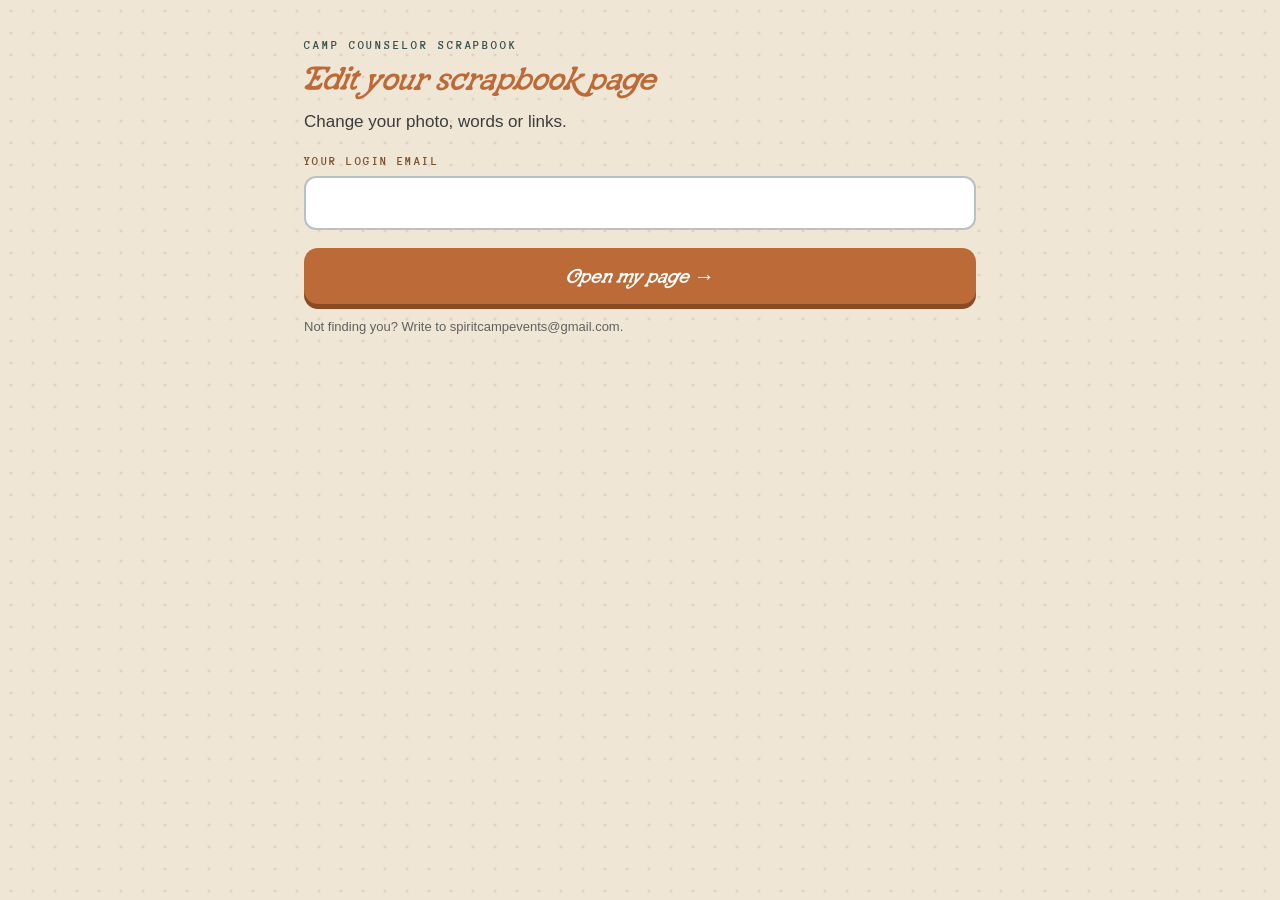
==== scrapbook-edit/index.html @ 7923ccd4 "deploy 94ab93a4bfa8b963ed9f9fa40f4c876a6833e932 (local)" ====
<!doctype html>
<html lang="en">
<head>
<meta charset="utf-8">
<meta name="viewport" content="width=device-width, initial-scale=1, viewport-fit=cover">
<meta name="robots" content="noindex, nofollow">
<meta name="referrer" content="no-referrer">
<title>Edit your scrapbook page</title>
<meta name="description" content="Change your photo, words and links on your Camp Counselor Reunion scrapbook page.">
<link rel="canonical" href="https://nreaganaill.github.io/camp-counselor-reunion/scrapbook-edit/">
<meta property="og:type" content="website">
<meta property="og:url" content="https://nreaganaill.github.io/camp-counselor-reunion/scrapbook-edit/">
<meta property="og:title" content="Edit your scrapbook page">
<meta property="og:description" content="Change your photo, words and links on your Camp Counselor Reunion scrapbook page.">
<meta property="og:image" content="https://nreaganaill.github.io/camp-counselor-reunion/scrapbook-edit/assets/og/og-scrapbook-edit-v1.jpg">
<meta property="og:image:width" content="1200">
<meta property="og:image:height" content="630">
<meta property="og:image:alt" content="Edit your scrapbook page: a pinned scrapbook card with a round photo frame and a rust pencil, in Spirit Camp colours.">
<meta name="twitter:card" content="summary_large_image">
<link rel="icon" href="../assets/icons/favicon.ico" sizes="48x48">
<link rel="icon" type="image/png" href="../assets/icons/favicon-32.png">
<link rel="apple-touch-icon" href="../assets/icons/apple-touch-icon.png">
<link rel="stylesheet" href="styles.css">
</head>
<body>
<main class="wrap">

<!-- 1 · email -->
<section id="s-email" class="screen" aria-labelledby="h-email">
  <div class="in">
    <p class="kick">Camp Counselor Scrapbook</p>
    <h1 class="h" id="h-email">Edit your scrapbook page</h1>
    <p class="lead">Change your photo, words or links.</p>
    <form id="f-email" novalidate>
      <label class="f" for="em">Your login email</label>
      <input class="inp" id="em" type="email" inputmode="email" autocomplete="email" autocapitalize="off" spellcheck="false">
      <p class="err" id="e-email" role="alert" hidden></p>
      <button class="btn" id="b-open" type="submit">Open my page →</button>
    </form>
    <p class="fine">Not finding you? Write to spiritcampevents@gmail.com.</p>
  </div>
</section>

<!-- 2+3 · editable page -->
<section id="s-edit" class="screen" aria-label="Your scrapbook page" hidden>
  <div class="bar"><b>Your scrapbook page</b><button type="button" class="pv" id="b-preview">Preview my page</button></div>

  <div class="card">
    <div class="ava" id="ava">
      <img id="ava-img" alt="" hidden>
      <button type="button" class="cam" id="b-photo" aria-label="Change your photo">
        <svg viewBox="0 0 24 24" fill="none" stroke="currentColor" stroke-width="2" stroke-linecap="round" stroke-linejoin="round" aria-hidden="true"><path d="M4 8h3l2-3h6l2 3h3v11H4z"/><circle cx="12" cy="13" r="3.5"/></svg>
      </button>
      <input type="file" id="file" accept="image/*" hidden>
    </div>
    <p class="photo-msg" id="photo-msg" role="status" aria-live="polite"></p>
    <p class="nm" id="nm"></p>

    <div class="sec"><div class="lbl" id="l-labels">Labels · pick 1 to 3</div></div>
    <div class="labels" id="labels" role="group" aria-labelledby="l-labels"></div>
    <p class="err" id="e-labels" role="alert" hidden></p>

    <div class="sec"><label class="lbl" for="front_line">Front line</label></div>
    <input class="ed" id="front_line" type="text" autocomplete="off" enterkeyhint="done">
    <div class="cnt"><span></span><b id="c-front_line"></b></div>
    <p class="err" id="e-front_line" role="alert" hidden></p>

    <div class="sec"><label class="lbl" for="ask_me_about">Ask me about</label></div>
    <input class="ed c" id="ask_me_about" type="text" autocomplete="off" enterkeyhint="done">
    <div class="cnt"><span></span><b id="c-ask_me_about"></b></div>
    <p class="err" id="e-ask_me_about" role="alert" hidden></p>
  </div>

  <div class="card">
    <div class="sec" style="margin-top:0"><label class="lbl" for="bio">About you</label></div>
    <textarea class="ed bio" id="bio" rows="8"></textarea>
    <div class="cnt"><span></span><b id="c-bio"></b></div>
    <p class="err" id="e-bio" role="alert" hidden></p>

    <div class="sec"><div class="lbl" id="l-links">Join · follow · find me</div></div>
    <div id="links" role="group" aria-labelledby="l-links"></div>
    <button type="button" class="lt addl" id="b-addlink"></button>
    <p class="err" id="e-links" role="alert" hidden></p>
  </div>

  <div class="priv">
    <h2>Your contact details</h2>
    <p>Private. Only the camp sees these; they never show on your page.</p>
    <label class="f" for="c-email" style="margin-top:12px">Email</label>
    <input class="inp" id="c-email" type="email" inputmode="email" autocomplete="off" autocapitalize="off" spellcheck="false">
    <div class="confirm" id="confirm" hidden>
      <b id="confirm-q">Use this new email for your login too?</b>
      <button type="button" class="yn" id="yn-yes" aria-pressed="false">Yes, update it</button>
      <button type="button" class="yn n" id="yn-no" aria-pressed="false">No</button>
    </div>
    <p class="err" id="e-contact-email" role="alert" hidden></p>
    <label class="f" for="c-phone">Phone</label>
    <input class="inp" id="c-phone" type="tel" inputmode="tel" autocomplete="off" placeholder="Type a new number to change it">
    <p class="fine" id="phone-on-file" style="margin-top:6px" hidden></p>
    <p class="err" id="e-contact-phone" role="alert" hidden></p>
  </div>

  <div class="msg-slot" id="slot-edit" aria-live="polite"></div>
  <div class="save"><button class="btn" id="b-save" type="button">Save my page</button></div>
</section>

<!-- 4 · preview -->
<section id="s-preview" class="screen" aria-label="Preview" hidden>
  <div class="in" style="padding-top:20px">
    <p class="kick" style="text-align:center">How your tile looks on the board</p>
    <div class="pol">
      <div class="ava"><img id="pv-img" alt="" hidden></div>
      <p class="nm" id="pv-nm"></p>
      <p id="pv-line"></p>
      <div class="dots" id="pv-dots"></div>
    </div>
    <button type="button" class="btn ghost" id="b-back" style="margin-top:28px">← Keep editing</button>
    <button type="button" class="btn" id="b-save2">Save my page</button>
    <div class="msg-slot" id="slot-preview" aria-live="polite"></div>
  </div>
</section>

</main>
<script src="app.js"></script>
</body>
</html>
---- scrapbook-edit/styles.css ----
@font-face{font-family:"Black Magic";src:url("assets/fonts/BlackMagicSlabSerif.woff2") format("woff2");font-weight:100 900;font-style:normal italic;font-display:swap}
@font-face{font-family:"Anonymous Pro";src:url("assets/fonts/AnonymousPro-Bold.woff2") format("woff2");font-weight:600 900;font-display:swap}
:root{--rust:#BC6A37;--indigo:#494E74;--marigold:#F2B739;--forest:#37524F;--magenta:#A8286B;--night-blue:#5764A6;--walnut:#7C522E;--butter:#F2EAB7;
 --warm-white:#FFFAF4;--ink:#3B3D3C;--ink-soft:#5f615f;--board:#EFE6D6;
 --f-body:"Helvetica Neue",Helvetica,Arial,sans-serif;--f-head:"Black Magic",Georgia,serif;--f-type:"Anonymous Pro","Courier New",monospace}
*{box-sizing:border-box}
html{-webkit-text-size-adjust:100%}
body{margin:0;min-height:100vh;background:var(--board);background-image:radial-gradient(rgba(124,82,46,.13) 1.2px,transparent 1.8px);background-size:22px 22px;
 color:var(--ink);font:16px/1.45 var(--f-body);padding:env(safe-area-inset-top) env(safe-area-inset-right) 0 env(safe-area-inset-left)}
.wrap{max-width:720px;margin:0 auto;min-height:100vh}
[hidden]{display:none!important}
button{font-family:inherit;cursor:pointer}
:focus-visible{outline:3px solid var(--night-blue);outline-offset:2px}
.in{padding:28px 20px 32px}
.kick{font:700 12px/1 var(--f-type);letter-spacing:.16em;text-transform:uppercase;color:var(--forest);margin:0 0 10px}
.h{font:italic 800 34px/1.05 var(--f-head);color:var(--rust);margin:0}
.lead{margin:12px 0 0;font-size:17px}
label.f{display:block;font:700 12px/1 var(--f-type);letter-spacing:.12em;text-transform:uppercase;color:var(--walnut);margin:22px 0 8px}
.inp{display:block;width:100%;min-height:52px;padding:14px 16px;border:2px solid rgba(55,82,79,.35);border-radius:12px;background:#fff;font:17px/1.3 var(--f-body);color:var(--ink)}
.btn{display:flex;align-items:center;justify-content:center;gap:10px;width:100%;min-height:56px;margin-top:18px;border:0;border-radius:14px;background:var(--rust);color:#fff;
 font:italic 800 21px/1 var(--f-head);box-shadow:0 5px 0 #8a4a22}
.btn:active{transform:translateY(2px);box-shadow:0 3px 0 #8a4a22}
.btn[disabled]{opacity:.6;cursor:default}
.btn.ghost{background:var(--warm-white);color:var(--forest);border:2px solid var(--forest);box-shadow:0 3px 0 rgba(55,82,79,.3)}
.fine{font-size:13px;color:var(--ink-soft);margin-top:14px}
.err{margin:6px 0 0;color:var(--magenta);font-size:13px;font-weight:600}
.bar{position:sticky;top:0;z-index:3;display:flex;align-items:center;justify-content:space-between;gap:8px;padding:10px 16px;background:rgba(239,230,214,.96);border-bottom:1px solid rgba(124,82,46,.2)}
.bar b{font:700 12px/1.2 var(--f-type);letter-spacing:.1em;text-transform:uppercase;color:var(--forest)}
.bar .pv{min-height:44px;font:700 13px/1 var(--f-type);letter-spacing:.06em;color:var(--indigo);background:#fff;border:1.5px solid var(--indigo);border-radius:999px;padding:0 14px}
.card{margin:18px 14px 0;background:var(--warm-white);border-radius:10px;padding:22px 16px 20px;box-shadow:0 6px 16px -6px rgba(59,61,60,.35)}
.ava{position:relative;width:132px;height:132px;margin:0 auto;border-radius:50%;background:radial-gradient(circle at 50% 38%,#E9B48F 0 22%,transparent 23%),radial-gradient(ellipse at 50% 92%,#5764A6 0 42%,transparent 43%),#F6E3D3;
 box-shadow:0 0 0 6px #fff,0 0 0 9px var(--rust)}
.ava img{position:absolute;inset:0;width:100%;height:100%;border-radius:50%;object-fit:cover}
.cam{position:absolute;right:-6px;bottom:-4px;width:48px;height:48px;border-radius:50%;border:0;background:var(--rust);color:#fff;display:grid;place-items:center;box-shadow:0 0 0 3px #fff}
.cam svg{width:24px;height:24px}
.photo-msg{text-align:center;font-size:13px;margin:12px 0 0;min-height:0;color:var(--forest);font-weight:600}
.photo-msg.bad{color:var(--magenta)}
.nm{text-align:center;font:italic 800 30px/1.1 var(--f-head);color:var(--rust);margin:14px 0 0;overflow-wrap:anywhere}
.sec{display:flex;align-items:baseline;justify-content:space-between;gap:8px;margin:22px 0 6px}
.lbl{display:block;font:700 11px/1 var(--f-type);letter-spacing:.14em;text-transform:uppercase;color:var(--walnut);margin:0}
.ed{display:block;width:100%;min-height:48px;border:1.5px dashed rgba(188,106,55,.55);border-radius:10px;padding:10px 40px 10px 12px;background:rgba(255,255,255,.65) url("data:image/svg+xml,%3Csvg xmlns='http://www.w3.org/2000/svg' viewBox='0 0 24 24' fill='none' stroke='%23BC6A37' stroke-width='2' stroke-linecap='round' stroke-linejoin='round'%3E%3Cpath d='M4 20l4-1 11-11-3-3L5 16z'/%3E%3C/svg%3E") no-repeat right 9px top 12px/20px 20px;
 font:16px/1.4 var(--f-body);color:var(--ink)}
.ed:focus{outline:0;border:2px solid var(--rust);background-color:#fff;box-shadow:0 0 0 4px rgba(188,106,55,.15)}
.ed.c{text-align:center;font:700 18px/1.3 var(--f-type);color:var(--indigo)}
.bio{min-height:210px;line-height:1.5;resize:vertical}
.cnt{display:flex;justify-content:space-between;font-size:12px;color:var(--ink-soft);margin-top:5px}
.cnt b{color:var(--forest);font-weight:700}
.cnt b.full{color:var(--magenta)}
.labels{display:flex;flex-wrap:wrap;gap:8px}
.lb{min-height:44px;display:inline-flex;align-items:center;padding:0 14px;border-radius:999px;font:700 13px/1 var(--f-body);border:1.5px solid rgba(59,61,60,.25);background:#fff;color:var(--ink-soft)}
.lb.on{background:var(--c);border-color:var(--c);color:#fff}
.lb[disabled]{opacity:.45;cursor:default}
.lt{border:1.5px solid rgba(59,61,60,.18);border-radius:10px;background:#fff;padding:10px;margin-top:10px;position:relative}
.lt .row{display:flex;gap:8px;align-items:center}
.lt .ic{position:relative;width:48px;height:44px;border-radius:9px;flex:none;color:#fff;font:700 11px/1 var(--f-type)}
.lt .ic select{position:absolute;inset:0;width:100%;height:100%;opacity:0;font-size:16px;cursor:pointer}
.lt .ic span{display:grid;place-items:center;height:100%;pointer-events:none}
.lt .inp{min-height:44px;padding:9px 11px;font-size:16px}
.lt .cta{margin-top:8px}
.lt .rm{width:44px;height:44px;flex:none;border:0;border-radius:50%;background:transparent;color:var(--ink-soft);font:700 22px/1 var(--f-body)}
.lt .noset{flex:1;min-height:44px;display:flex;align-items:center;padding:0 11px;font-size:15px;color:var(--ink-soft)}
.lt.ask{border-style:dashed}
.lt.addl{display:block;width:100%;border-style:dashed;text-align:center;color:var(--rust);font:italic 800 17px/1.2 var(--f-head);padding:14px;min-height:48px}
.lt.addl[disabled]{opacity:.5;cursor:default}
.priv{margin:18px 14px 0;background:#EEF0F7;border-radius:10px;padding:16px;border:1px solid rgba(73,78,116,.25)}
.priv h2{margin:0;font:italic 800 20px/1.1 var(--f-head);color:var(--indigo)}
.priv p{margin:4px 0 0;font-size:13px;color:var(--ink-soft)}
.priv .err{margin-top:6px}
.confirm{margin-top:10px;background:#FFF3A8;border-radius:8px;padding:10px 12px;font-size:14px}
.confirm b{display:block;margin-bottom:6px}
.yn{min-height:44px;margin:4px 6px 0 0;padding:0 14px;border-radius:8px;border:1.5px solid var(--forest);font:700 13px/1 var(--f-body);background:#fff;color:var(--forest)}
.yn[aria-pressed="true"]{background:var(--forest);color:#fff}
.msg-slot{margin:14px 14px 0}
.msg{border-radius:10px;padding:12px 14px;font-weight:600}
.msg.ok{background:#D7F0E0;color:var(--forest)}
.msg.bad{background:#FBE3EE;color:var(--magenta)}
.msg .btn{margin-top:10px;min-height:48px;font-size:18px}
.save{position:sticky;bottom:0;z-index:3;padding:12px 14px calc(16px + env(safe-area-inset-bottom));margin-top:14px;background:linear-gradient(transparent,rgba(239,230,214,.97) 30%)}
.save .btn{margin:0}
.pol{width:230px;margin:26px auto 0;background:#fff;border-radius:6px;padding:22px 14px 18px;text-align:center;box-shadow:0 8px 18px -6px rgba(0,0,0,.35);transform:rotate(-2deg)}
.pol .ava{width:120px;height:120px}
.pol .nm{font-size:22px;margin-top:14px}
.pol p:not(.nm){margin:4px 0 10px;font-size:14px;min-height:1.4em;overflow-wrap:anywhere}
.dots{display:flex;justify-content:center;gap:6px}.dots i{width:26px;height:26px;border-radius:50%;background:var(--c)}
@media (min-width:720px){.card,.priv,.msg-slot{margin-left:0;margin-right:0}.in{padding:40px 24px}.bar,.save{padding-left:0;padding-right:0}}
@media (prefers-reduced-motion:reduce){*{transition:none!important;animation:none!important;scroll-behavior:auto!important}.pol{transform:none}}
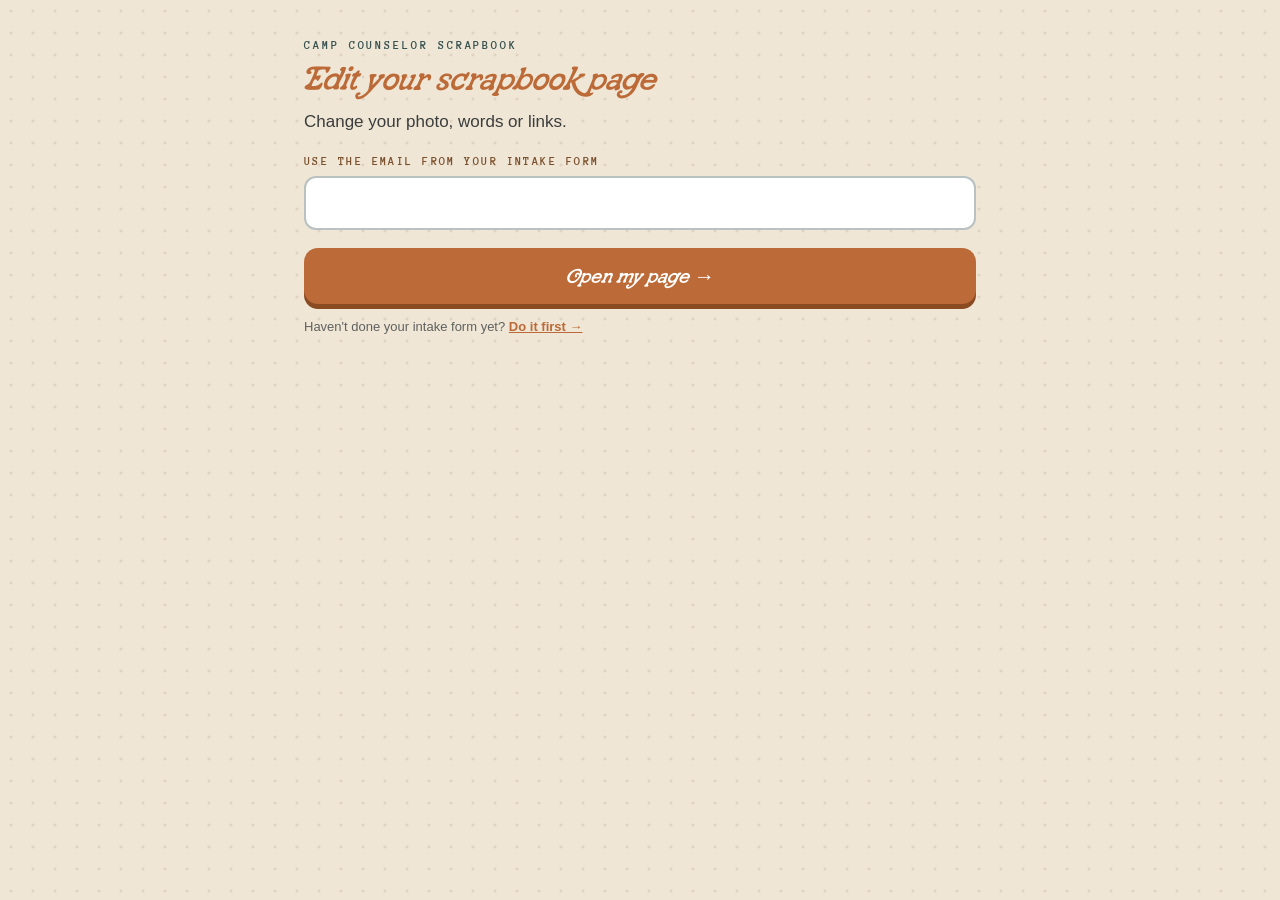
==== commit 8536425c: "deploy a19fa80828ff16a042e831d0c6bbaa6df2b33838 (local)" ====
--- a/scrapbook-edit/index.html
+++ b/scrapbook-edit/index.html
@@ -32,12 +32,17 @@
     <h1 class="h" id="h-email">Edit your scrapbook page</h1>
     <p class="lead">Change your photo, words or links.</p>
     <form id="f-email" novalidate>
-      <label class="f" for="em">Your login email</label>
+      <label class="f" for="em">Use the email from your intake form</label>
       <input class="inp" id="em" type="email" inputmode="email" autocomplete="email" autocapitalize="off" spellcheck="false">
       <p class="err" id="e-email" role="alert" hidden></p>
       <button class="btn" id="b-open" type="submit">Open my page →</button>
     </form>
-    <p class="fine">Not finding you? Write to spiritcampevents@gmail.com.</p>
+    <p class="fine">Haven't done your intake form yet? <a href="../intake/">Do it first →</a></p>
+    <div class="nf" id="nf" hidden>
+      <p><b>We couldn't find that email.</b> Your scrapbook page starts with your intake form.</p>
+      <a class="btn" href="../intake/">Do your intake form first →</a>
+      <p class="fine">Already did it? Try the email you used there, or write to spiritcampevents@gmail.com.</p>
+    </div>
   </div>
 </section>
 
--- a/scrapbook-edit/styles.css
+++ b/scrapbook-edit/styles.css
@@ -84,3 +84,10 @@
 .dots{display:flex;justify-content:center;gap:6px}.dots i{width:26px;height:26px;border-radius:50%;background:var(--c)}
 @media (min-width:720px){.card,.priv,.msg-slot{margin-left:0;margin-right:0}.in{padding:40px 24px}.bar,.save{padding-left:0;padding-right:0}}
 @media (prefers-reduced-motion:reduce){*{transition:none!important;animation:none!important;scroll-behavior:auto!important}.pol{transform:none}}
+
+/* not-found: send them to the intake form first (2026-11-28) */
+.nf{margin-top:20px;background:#FFF3A8;border-radius:12px;padding:16px;box-shadow:2px 5px 10px rgba(59,61,60,.15)}
+.nf p{margin:0 0 4px}
+.nf .btn{text-decoration:none;margin-top:12px}
+.fine a{color:var(--rust);font-weight:700}
+.fine a{display:inline-block;min-height:44px;line-height:44px;padding:0 6px;margin:-14px -6px}
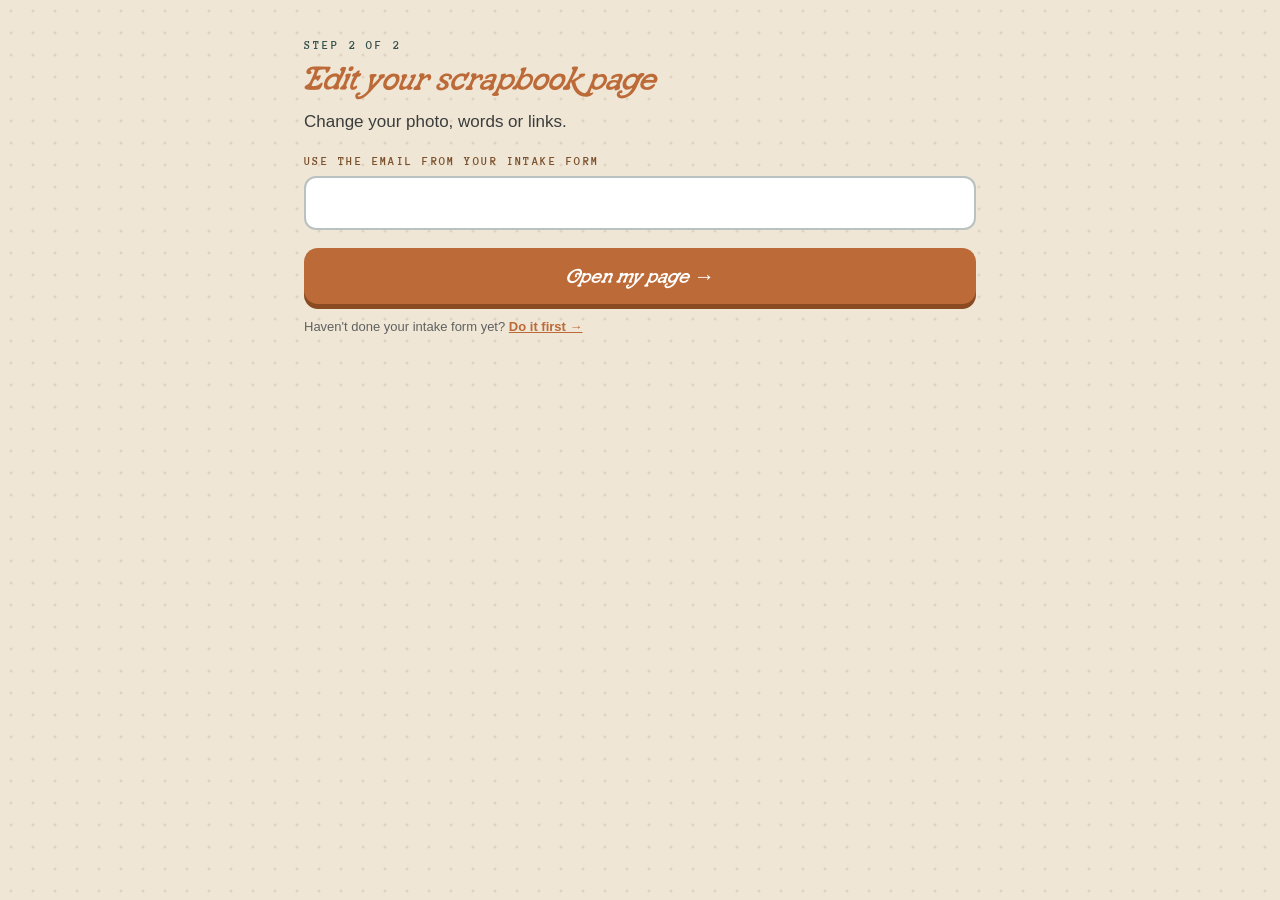
==== commit a7fb638a: "deploy 474f2ea6e87e679d019e98029254cf2fe57e66a0 (local)" ====
--- a/scrapbook-edit/index.html
+++ b/scrapbook-edit/index.html
@@ -20,7 +20,7 @@
 <link rel="icon" href="../assets/icons/favicon.ico" sizes="48x48">
 <link rel="icon" type="image/png" href="../assets/icons/favicon-32.png">
 <link rel="apple-touch-icon" href="../assets/icons/apple-touch-icon.png">
-<link rel="stylesheet" href="styles.css">
+<link rel="stylesheet" href="styles.css?v=20261128c">
 </head>
 <body>
 <main class="wrap">
@@ -28,7 +28,7 @@
 <!-- 1 · email -->
 <section id="s-email" class="screen" aria-labelledby="h-email">
   <div class="in">
-    <p class="kick">Camp Counselor Scrapbook</p>
+    <p class="kick">Step 2 of 2</p>
     <h1 class="h" id="h-email">Edit your scrapbook page</h1>
     <p class="lead">Change your photo, words or links.</p>
     <form id="f-email" novalidate>
@@ -37,11 +37,13 @@
       <p class="err" id="e-email" role="alert" hidden></p>
       <button class="btn" id="b-open" type="submit">Open my page →</button>
     </form>
-    <p class="fine">Haven't done your intake form yet? <a href="../intake/">Do it first →</a></p>
+    <p class="fine inapp-email" id="inapp-email" hidden>Opened from Instagram or Facebook? For photos, open this page in Safari or Chrome.</p>
+    <p class="fine" id="fine-intake">Haven't done your intake form yet? <a href="../intake/">Do it first →</a></p>
     <div class="nf" id="nf" hidden>
-      <p><b>We couldn't find that email.</b> Your scrapbook page starts with your intake form.</p>
+      <p><b>Hmm, we can't find that email.</b></p>
+      <p>Try the email you used on your intake form. New here? Do your intake form first.</p>
       <a class="btn" href="../intake/">Do your intake form first →</a>
-      <p class="fine">Already did it? Try the email you used there, or write to spiritcampevents@gmail.com.</p>
+      <p class="fine">Questions? Write to spiritcampevents@gmail.com.</p>
     </div>
   </div>
 </section>
@@ -58,6 +60,7 @@
       </button>
       <input type="file" id="file" accept="image/*" hidden>
     </div>
+    <p class="inapp" id="inapp" role="note" hidden>Photo not working? Open this page in Safari or Chrome.</p>
     <p class="photo-msg" id="photo-msg" role="status" aria-live="polite"></p>
     <p class="nm" id="nm"></p>
 
@@ -126,6 +129,6 @@
 </section>
 
 </main>
-<script src="app.js"></script>
+<script src="app.js?v=20261128c"></script>
 </body>
 </html>
--- a/scrapbook-edit/styles.css
+++ b/scrapbook-edit/styles.css
@@ -88,6 +88,17 @@
 /* not-found: send them to the intake form first (2026-11-28) */
 .nf{margin-top:20px;background:#FFF3A8;border-radius:12px;padding:16px;box-shadow:2px 5px 10px rgba(59,61,60,.15)}
 .nf p{margin:0 0 4px}
-.nf .btn{text-decoration:none;margin-top:12px}
+.nf .btn{text-decoration:none;margin-top:12px;margin-bottom:10px}
 .fine a{color:var(--rust);font-weight:700}
 .fine a{display:inline-block;min-height:44px;line-height:44px;padding:0 6px;margin:-14px -6px}
+
+/* in-app browser hint, stale choices (2026-11-28) */
+.inapp{text-align:center;font-size:13px;margin:12px 0 0;color:var(--rust);font-weight:600}
+.msg .row2{display:flex;flex-wrap:wrap;gap:8px}
+.msg .row2 .btn{flex:1 1 130px;width:auto;margin-top:10px}
+.msg .btn.ghost{background:var(--warm-white);color:var(--forest)}
+
+/* calm note for stale (2026-11-28) */
+.msg.note{background:#FFF3A8;color:var(--ink)}
+
+.inapp-email{color:var(--rust);font-weight:600;margin-top:10px}
